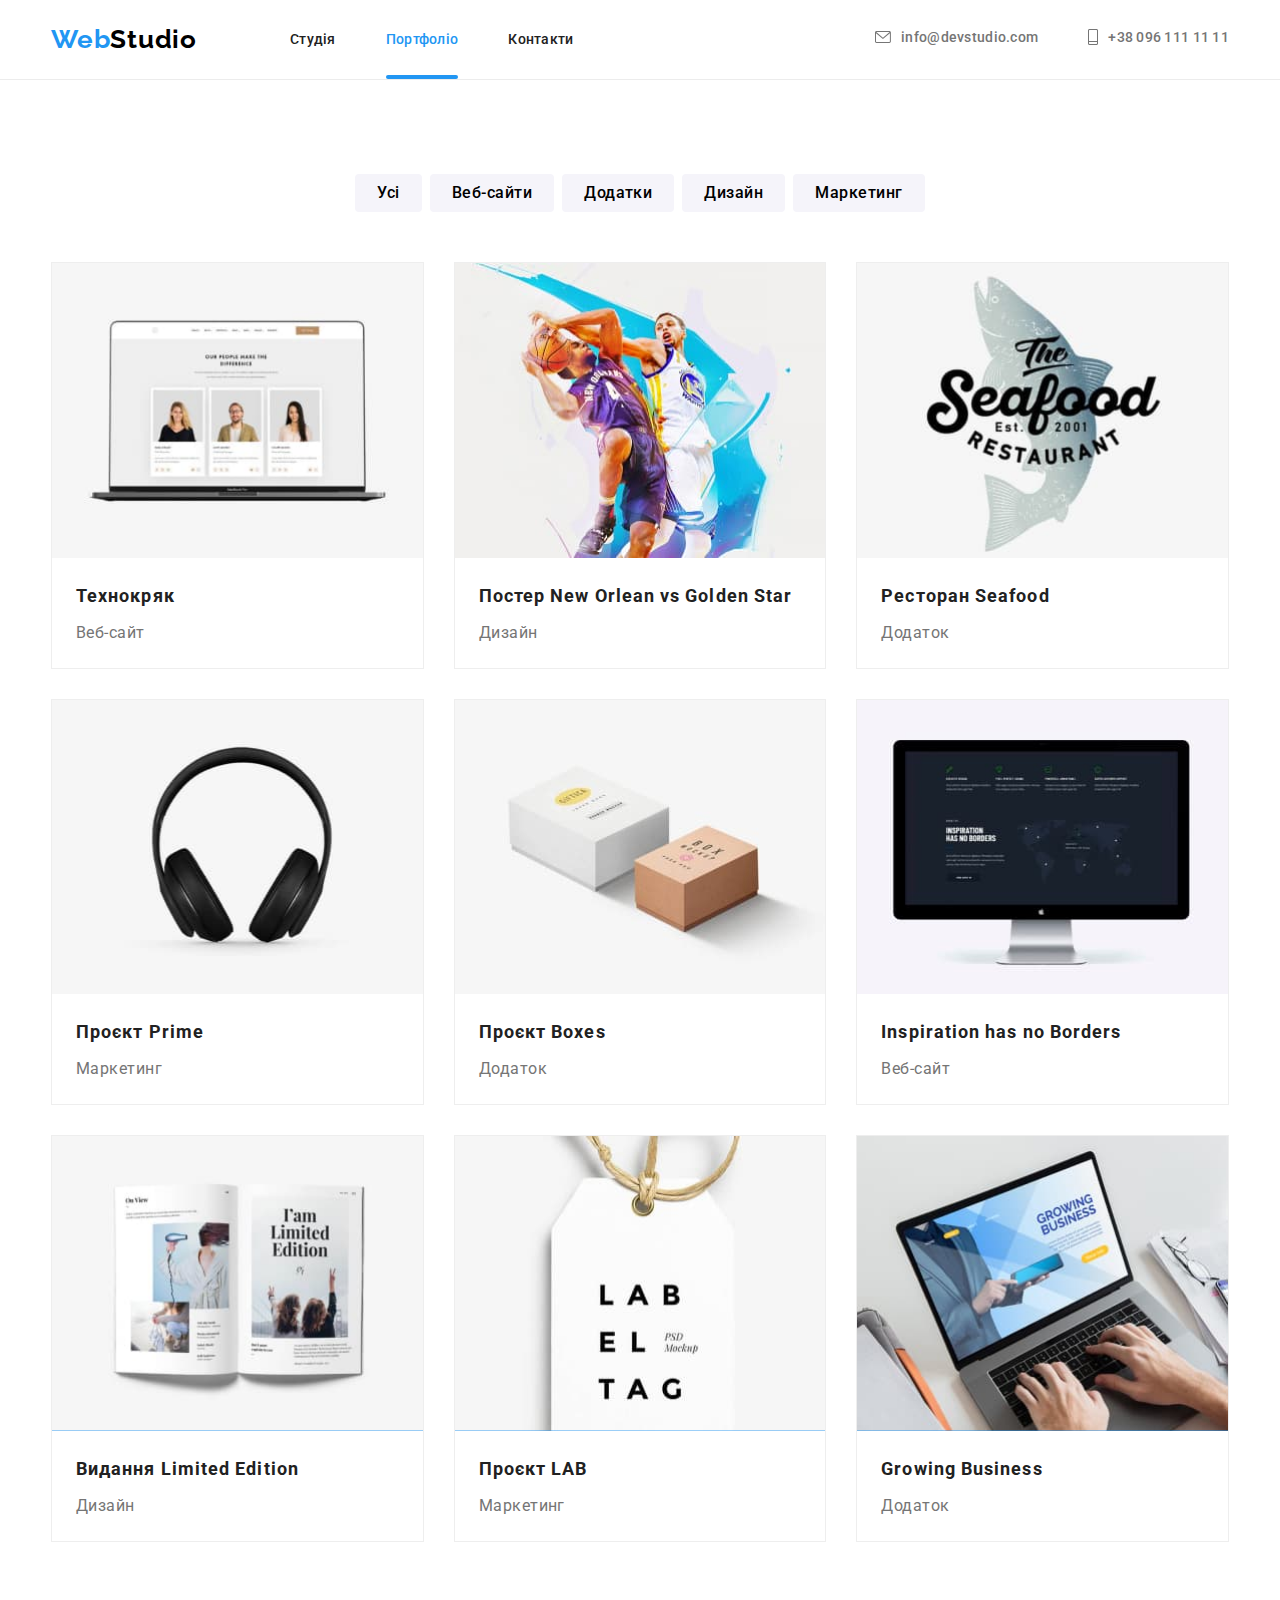
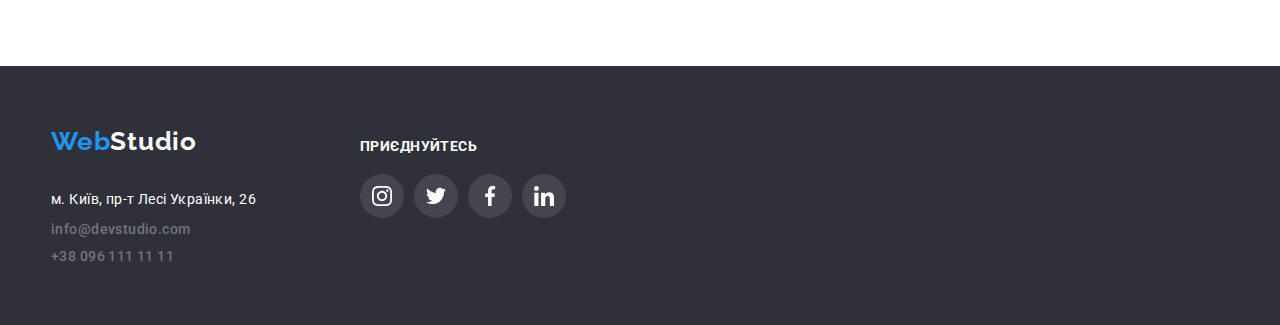
==== portfolio.html @ b7e8bc09 "init commit" ====
<!DOCTYPE html>
<html lang="en">
  <head>
    <meta charset="UTF-8" />
    <meta http-equiv="X-UA-Compatible" content="IE=edge" />
    <meta name="viewport" content="width=device-width, initial-scale=1.0" />
    <link
      rel="stylesheet"
      href="https://cdnjs.cloudflare.com/ajax/libs/modern-normalize/1.1.0/modern-normalize.css"
    />
    <link rel="stylesheet" href="./css/style.css" />
    <link rel="preconnect" href="https://fonts.googleapis.com" />
    <link rel="preconnect" href="https://fonts.gstatic.com" crossorigin />
    <link
      href="https://fonts.googleapis.com/css2?family=Raleway:wght@700&family=Roboto:wght@400;500;700;900&display=swap"
      rel="stylesheet"
    />
    <title>WebStudio</title>
  </head>
  <body>
    <header>
      <div class="container header-flex">
        <a class="logo link" href="/"
          ><span class="logo-blue">Web</span>Studio</a
        >
        <nav>
          <ul class="list header-list">
            <li>
              <a class="link header-list-link" href="./index.html">Студія</a>
            </li>
            <li>
              <a
                class="link header-active-link header-list-link"
                href="./portfolio.html"
                >Портфоліо</a
              >
            </li>
            <li><a class="link header-list-link" href="#">Контакти</a></li>
          </ul>
        </nav>
        <ul class="list header-contact">
          <li class="header-icon">
            <a
              class="link header-list-link contacts"
              href="mailto:info@devstudio.com"
            >
              <svg width="16" height="12px">
                <use href="./images/icons.svg#icon-envelope"></use>
              </svg>
              info@devstudio.com
            </a>
          </li>
          <li class="header-icon">
            <a class="link header-list-link contacts" href="tel:+380961111111">
              <svg width="10" height="16px">
                <use href="./images/icons.svg#icon-vector"></use>
              </svg>
              +38 096 111 11 11
            </a>
          </li>
        </ul>
      </div>
    </header>
    <main>
      <section class="section">
        <div class="container">
          <ul class="list button-flex">
            <li><button class="projects" type="button">Усі</button></li>
            <li><button class="projects" type="button">Веб-сайти</button></li>
            <li><button class="projects" type="button">Додатки</button></li>
            <li><button class="projects" type="button">Дизайн</button></li>
            <li><button class="projects" type="button">Маркетинг</button></li>
          </ul>
          <ul class="list work-flex">
            <li class="item">
              <div class="img-wrapper">
                <img
                  src="./images/web-site-texnokrik.jpg"
                  alt="Технокряк"
                  width="370"
                />
                <div class="work-description">
                  Ресурс пропонує комплексні пропозиції з різним рівнем
                  функціоналу та сервісів. Все це дозволить відвідувачу отримати
                  вичерпні відомості про компанію чи приватну особу.
                </div>
              </div>
              <h2 class="projects-name">Технокряк</h2>
              <p class="projects-work">Веб-сайт</p>
            </li>
            <li class="item">
              <div class="img-wrapper">
                <img
                  src="./images/design-new-orlean-vs-golden-star.jpg"
                  alt="Постер New Orlean vs Golden Star"
                  width="370"
                />
                <div class="work-description">
                  Ресурс пропонує комплексні пропозиції з різним рівнем
                  функціоналу та сервісів. Все це дозволить відвідувачу отримати
                  вичерпні відомості про компанію чи приватну особу.
                </div>
              </div>
              <h2 class="projects-name">Постер New Orlean vs Golden Star</h2>
              <p class="projects-work">Дизайн</p>
            </li>
            <li class="item">
              <div class="img-wrapper">
                <img
                  src="./images/addition-seafood-restaurant.jpg"
                  alt="Ресторан Seafood"
                  width="370"
                />
                <div class="work-description">
                  Ресурс пропонує комплексні пропозиції з різним рівнем
                  функціоналу та сервісів. Все це дозволить відвідувачу отримати
                  вичерпні відомості про компанію чи приватну особу.
                </div>
              </div>
              <h2 class="projects-name">Ресторан Seafood</h2>
              <p class="projects-work">Додаток</p>
            </li>
            <li class="item">
              <div class="img-wrapper">
                <img
                  src="./images/marketing-project-prime.jpg"
                  alt="Проєкт Prime"
                  width="370"
                />
                <div class="work-description">
                  Ресурс пропонує комплексні пропозиції з різним рівнем
                  функціоналу та сервісів. Все це дозволить відвідувачу отримати
                  вичерпні відомості про компанію чи приватну особу.
                </div>
              </div>
              <h2 class="projects-name">Проєкт Prime</h2>
              <p class="projects-work">Маркетинг</p>
            </li>
            <li class="item">
              <div class="img-wrapper">
                <img
                  src="./images/addition-project-boxes.jpg"
                  alt="Проєкт Boxes"
                  width="370"
                />
                <div class="work-description">
                  Ресурс пропонує комплексні пропозиції з різним рівнем
                  функціоналу та сервісів. Все це дозволить відвідувачу отримати
                  вичерпні відомості про компанію чи приватну особу.
                </div>
              </div>
              <h2 class="projects-name">Проєкт Boxes</h2>
              <p class="projects-work">Додаток</p>
            </li>
            <li class="item">
              <div class="img-wrapper">
                <img
                  src="./images/web-site-inspiration-has-no-borders.jpg"
                  alt="Inspiration has no Borders"
                  width="370"
                />
                <div class="work-description">
                  Ресурс пропонує комплексні пропозиції з різним рівнем
                  функціоналу та сервісів. Все це дозволить відвідувачу отримати
                  вичерпні відомості про компанію чи приватну особу.
                </div>
              </div>
              <h2 class="projects-name">Inspiration has no Borders</h2>
              <p class="projects-work">Веб-сайт</p>
            </li>
            <li class="item">
              <div class="img-wrapper">
                <img
                  src="./images/design-edition-limited-edition.jpg"
                  alt="Видання Limited Edition"
                  width="370"
                />
                <div class="work-description">
                  Ресурс пропонує комплексні пропозиції з різним рівнем
                  функціоналу та сервісів. Все це дозволить відвідувачу отримати
                  вичерпні відомості про компанію чи приватну особу.
                </div>
              </div>
              <h2 class="projects-name">Видання Limited Edition</h2>
              <p class="projects-work">Дизайн</p>
            </li>
            <li class="item">
              <div class="img-wrapper">
                <img
                  src="./images/marketing-project-lab.jpg"
                  alt="Проєкт LAB"
                  width="370"
                />
                <div class="work-description">
                  Ресурс пропонує комплексні пропозиції з різним рівнем
                  функціоналу та сервісів. Все це дозволить відвідувачу отримати
                  вичерпні відомості про компанію чи приватну особу.
                </div>
              </div>
              <h2 class="projects-name">Проєкт LAB</h2>
              <p class="projects-work">Маркетинг</p>
            </li>
            <li class="item">
              <div class="img-wrapper">
                <img
                  src="./images/addition-growing-business.jpg"
                  alt="Growing Business"
                  width="370"
                />
                <div class="work-description">
                  Ресурс пропонує комплексні пропозиції з різним рівнем
                  функціоналу та сервісів. Все це дозволить відвідувачу отримати
                  вичерпні відомості про компанію чи приватну особу.
                </div>
              </div>
              <h2 class="projects-name">Growing Business</h2>
              <p class="projects-work">Додаток</p>
            </li>
          </ul>
        </div>
      </section>
    </main>
    <footer>
      <div class="container flex-botom">
        <div class="wrapper-bottom">
          <a class="logo link no-blaсk-logo" href="/"
            ><span class="logo-blue">Web</span>Studio</a
          >
          <address class="no-incline">
            <ul class="list">
              <li>
                <a
                  class="map"
                  target="_blank"
                  rel="noopener noreferrer nofollow"
                  href="https://goo.gl/maps/KYdNu7RqpGxBvXXn9"
                  >м. Київ, пр-т Лесі Українки, 26</a
                >
              </li>
              <li>
                <a class="link contacts-footer" href="mailto:info@devstudio.com"
                  >info@devstudio.com</a
                >
              </li>
              <li>
                <a class="link contacts-footer" href="tel:+380961111111"
                  >+38 096 111 11 11</a
                >
              </li>
            </ul>
          </address>
        </div>
        <div>
          <p class="bottom-text">приєднуйтесь</p>
          <ul class="list bottom-list">
            <li class="bottom-icons">
              <a href="">
                <svg class="bottom-social-icon" width="20" height="20">
                  <use href="./images/icons.svg#icon-instagram"></use>
                </svg>
              </a>
            </li>
            <li class="bottom-icons">
              <a href="">
                <svg class="bottom-social-icon" width="20" height="20">
                  <use href="./images/icons.svg#icon-twitter"></use>
                </svg>
              </a>
            </li>
            <li class="bottom-icons">
              <a href="">
                <svg class="bottom-social-icon" width="20" height="20">
                  <use href="./images/icons.svg#icon-facebook"></use>
                </svg>
              </a>
            </li>
            <li class="bottom-icons">
              <a href="">
                <svg class="bottom-social-icon" width="20" height="20">
                  <use href="./images/icons.svg#icon-linkedin"></use>
                </svg>
              </a>
            </li>
          </ul>
        </div>
      </div>
    </footer>
  </body>
</html>
---- css/style.css ----
body {
    font-family: 'Roboto', sans-serif;
    color: var(--text-color);
    margin: 0;
    padding: 0;
    background-color: var(--main-color);
}

ul,
p,
h1,
h2,
h3,
h4 {
    margin: 0;
    padding: 0;
}

:root {
    --main-color: #FFFFFF;
    --active-color: #2196F3;
    --contact-color: #757575;
    --text-color: #212121;
    --order-color: #2F303A;
    --logo-color: #000000;
    --projects-color: #F5F4FA;
    --button-hover: #188CE8;
    --icons-color: #AFB1B8;
    --divider-color: #ECECEC;
}

.link {
    text-decoration: none;
}

.header-active-link {
    color: var(--active-color);
    position: relative;
    padding: 32px 0;
}

.header-active-link::after {
    content: '';
    height: 4px;
    background-color: var(--active-color);
    position: absolute;
    bottom: 0;
    left: 0;
    right: 0;
    border-radius: 2px;
}

.list {
    list-style: none;
}

.order-effective {
    font-weight: 900;
    font-size: 44px;
    line-height: calc(60 / 44);
    text-transform: uppercase;
    color: var(--main-color);
    letter-spacing: 0.06em;
}

.section.order {
    max-width: 1600px;
    background-image: linear-gradient(rgba(47, 48, 58, 0.4), rgba(47, 48, 58, 0.4)), url(../images/teams.png);
    /* background-image: url(../images/teams.png), linear-gradient(rgba(47, 48, 58, 0.4),rgba(47, 48, 58, 0.4)); */
    text-align: center;
    padding-bottom: 200px;
    padding-top: 200px;
}

section.order {
    margin: 0 auto;
}

.header-list-link {
    color: var(--text-color);
    font-family: 'Roboto';
    font-style: normal;
    font-weight: 500;
    font-size: 14px;
    line-height: calc(16 / 14);
    letter-spacing: 0.02em;
    transition: color 250ms cubic-bezier(0.4, 0, 0.2, 1);
}

.header-active-link {
    color: var(--active-color);
}

.logo {
    font-family: 'Raleway';
    font-weight: 700;
    font-size: 26px;
    line-height: calc(31 / 26);
    letter-spacing: 0.03em;
    color: var(--logo-color);
    margin-right: 93px;
}

.logo-blue {
    color: var(--active-color);
}

.contacts {
    color: var(--contact-color);
    font-weight: 500;
    font-size: 14px;
    line-height: calc(16/14);
    letter-spacing: 0.02em;
    display: inline-flex;
    align-items: center;
    transition: color 250ms cubic-bezier(0.4, 0, 0.2, 1);
}

.no-incline {
    font-style: normal;
}

.no-incline a:focus {
    color: var(--active-color);
}

.map {
    text-decoration: none;
    font-size: 14px;
    line-height: calc(24/14);
    color: var(--main-color);
    letter-spacing: 0.03em;
    transition: color 250ms cubic-bezier(0.4, 0, 0.2, 1);
}

.map:hover {
    color: var(--active-color);
}

footer {
    background-color: var(--order-color);
}

.contacts:hover {
    color: var(--active-color);
}

.order-button {
    background-color: var(--active-color);
    color: var(--main-color);
    font-family: 'Roboto';
    font-weight: 700;
    font-size: 16px;
    line-height: calc(30 / 16);
    letter-spacing: 0.06em;
    cursor: pointer;
    border: none;
    margin-top: 30px;
    padding: 10px 32px;
    box-shadow: 0px 4px 4px rgba(0, 0, 0, 0.15);
    border-radius: 4px;
    transition: background-color 250ms cubic-bezier(0.4, 0, 0.2, 1);
}

.order-button:hover {
    background-color: var(--button-hover);
}

.contacts-footer {
    color: var(--contact-color);
    font-weight: 500;
    font-size: 14px;
    line-height: calc(16/14);
    letter-spacing: 0.03em;
    transition: color 250ms cubic-bezier(0.4, 0, 0.2, 1);
}

.contacts-footer:hover {
    color: var(--active-color);
}

.skills {
    font-weight: 700;
    font-size: 14px;
    line-height: calc(16 / 14);
    letter-spacing: 0.03em;
    text-transform: uppercase;
    margin-bottom: 10px;
}

.skills-description {
    font-size: 14px;
    line-height: calc(24 / 14);
    letter-spacing: 0.03em;
    color: var(--contact-color);
}

.what-to-do {
    font-weight: 700;
    font-size: 36px;
    line-height: calc(42 / 36);
    letter-spacing: 0.03em;
}

.team {
    font-weight: 700;
    font-size: 36px;
    line-height: calc(42 / 36);
    letter-spacing: 0.03em;
    background-color: var(--projects-color);
}

.name-team {
    font-weight: 500;
    font-size: 16px;
    line-height: calc(19 / 16);
    letter-spacing: 0.03em;
}

.profession-team {
    font-weight: 400;
    font-size: 16px;
    line-height: calc(19 / 16);
    letter-spacing: 0.03em;
    color: var(--contact-color);
}

.projects {
    cursor: pointer;
    border: none;
    background-color: var(--projects-color);
    font-weight: 500;
    font-size: 16px;
    line-height: calc(26 / 16);
    letter-spacing: 0.03em;
    font-family: 'Roboto';
    font-weight: 500;
    font-size: 16px;
    line-height: calc(26 / 16);
    padding: 6px 22px;
    border-radius: 4px;
    transition: box-shadow 250ms cubic-bezier(0.4, 0, 0.2, 1), color 250ms cubic-bezier(0.4, 0, 0.2, 1), background-color 250ms cubic-bezier(0.4, 0, 0.2, 1);
}

.button-flex li:not(:first-child) {
    margin-left: 8px;
}

.projects:hover {
    background-color: var(--active-color);
    color: var(--main-color);
    border: none;
    box-shadow: 0px 3px 1px rgba(0, 0, 0, 0.1), 0px 1px 2px rgba(0, 0, 0, 0.08), 0px 2px 2px rgba(0, 0, 0, 0.12);
}

.projects:focus {
    background-color: var(--active-color);
    color: var(--main-color);
}

.projects-name {
    font-weight: 700;
    font-size: 18px;
    line-height: calc(36 / 18);
    letter-spacing: 0.06em;
}

.projects-work {
    font-size: 16px;
    line-height: calc(30 / 16);
    letter-spacing: 0.03em;
    color: var(--contact-color);
}

.no-blaсk-logo {
    color: var(--main-color);
}

.tetle-text-order {
    text-align: center;
    max-width: 696px;
    margin: 0 auto;
}

.header-flex {
    display: flex;
    align-items: center;
}

.header-list {
    display: flex;
}

.header-list-link:hover,
.header-list-link:focus {
    color: var(--active-color);
}

.header-contact {
    display: flex;
    margin-left: auto;
}

.header-contact>li:first-child {
    margin-right: 50px;
}

.container {
    max-width: 1200px;
    margin: 0 auto;
    padding: 0 11px;
}

.header-list>li:not(:last-child) {
    margin-right: 50px;
}

header {
    padding: 24px 0;
}

.features-flex {
    display: flex;
    margin-bottom: 118px;
    margin-left: -30px;
}

.features-flex .features-element {
    flex-basis: calc((100% - 90px) / 4);
    margin-left: 30px;
}

.what-to-do-flex {
    display: flex;
    margin-top: 50px;
    margin-left: -30px;
}

.what-to-do-flex .item {
    flex-basis: calc((100% - 60px) / 3);
    margin-left: 30px;
}

.tetle-text-what {
    text-align: center;
}

.tetle-text-team {
    text-align: center;
    margin-bottom: 50px;
}

.team-flex {
    display: flex;
    text-align: center;

    margin-left: -30px;
}

.team-flex-item {
    margin-left: 30px;
    flex-basis: calc((100% - 90px) / 4);
    border-radius: 0px 0px 4px 4px;
    box-shadow: 0px 1px 3px rgba(0, 0, 0, 0.12), 0px 1px 1px rgba(0, 0, 0, 0.14), 0px 2px 1px rgba(0, 0, 0, 0.2);
}

.team-flex-item>img {
    width: 100%;
}

.team-flex>li {
    background-color: var(--main-color);
}

.team-flex h3 {
    margin-top: 30px;
    margin-bottom: 10px;
}

footer {
    padding: 60px 0;
}

address {
    margin-top: 30px;
}

.no-incline li:not(:first-child) {
    margin-top: 9px;
}

.button-flex {
    display: flex;
    justify-content: center;
    margin-bottom: 50px;
}

.work-flex {
    display: flex;
    flex-wrap: wrap;
    margin-left: -30px;
}

.work-flex .item {
    flex-basis: calc((100% - 90px) / 3);
    margin-left: 30px;
    transition: box-shadow 250ms cubic-bezier(0.4, 0, 0.2, 1);
}

.work-flex .item:hover {
    box-shadow: 0px 1px 1px rgba(0, 0, 0, 0.12), 0px 4px 4px rgba(0, 0, 0, 0.06), 1px 4px 6px rgba(0, 0, 0, 0.16);
}

.item img {
    width: 100%;
}

.work-flex li {
    border: 1px solid #EEEEEE;
    margin-bottom: 30px;
    cursor: pointer;
}

.work-flex h2 {
    margin-left: 24px;
    margin-top: 20px;

}

.work-flex p {
    margin-left: 24px;
    margin-bottom: 20px;
    margin-top: 4px;
}

.section {
    padding-top: 94px;
    padding-bottom: 94px;
}

.team-icons a {
    width: 44px;
    height: 44px;
    display: inline-block;
    margin-right: 10px;
    border-radius: 50%;
    background-color: var(--main-color);
    color: var(--icons-color);
    transition: color 250ms cubic-bezier(0.4, 0, 0.2, 1),background-color 250ms cubic-bezier(0.4, 0, 0.2, 1);
}

.team-icons a:hover {
    background-color: var(--active-color);
    color: var(--main-color);
}

.team-icons a:focus {
    background-color: var(--active-color);
    color: var(--main-color);
}

.team-icons a svg {
    fill: currentColor;
}

.team-icons:last-child {
    margin-right: 0;
}

.flex-icons {
    display: flex;
    justify-content: center;
    margin-top: 16px;
    margin-bottom: 30px;
}

.social-icon {
    fill: var(--icons-color);
}

.wrapper-icon {
    display: flex;
    justify-items: center;
    justify-content: center;
    background-color: var(--projects-color);
    height: 120px;
    max-width: 270px;
    margin-bottom: 30px;
    border-radius: 4px;
}

.lean-clients {
    font-weight: 700;
    font-size: 36px;
    line-height: calc(42 / 36);
    text-align: center;
    letter-spacing: 0.03em;
    margin-bottom: 50px;
}

.clients-wrapper {
    display: flex;
    margin-left: -30px;
}

.element-icon {
    width: 170px;
    height: 92px;
    flex-basis: calc((100% - 150px) / 6);
    margin-left: 30px;
}

.element-icon a svg {
    fill: var(--icons-color);
    transition: fill 250ms cubic-bezier(0.4, 0, 0.2, 1);
}

.element-icon a:hover,
.element-icon a:focus {
    border: 1px solid var(--active-color);
}

.element-icon a:hover svg,
.element-icon a:focus svg {
    fill: var(--active-color);
}

.element-icon a {
    width: 100%;
    height: 100%;
    display: flex;
    justify-content: center;
    align-items: center;
    border: 1px solid var(--icons-color);
    border-radius: 4px;
    transition: border-color 250ms cubic-bezier(0.4, 0, 0.2, 1);
}

.flex-botom {
    display: flex;
}

.bottom-icons {
    width: 44px;
    height: 44px;
    margin-right: 10px;
    border-radius: 50%;
    display: flex;
    justify-content: center;
    align-items: center;
    background-color: rgba(255, 255, 255, 0.1);
    transition: background-color 250ms cubic-bezier(0.4, 0, 0.2, 1);
}

.bottom-icons a {
    width: 100%;
    height: 100%;
    display: flex;
    align-items: center;
    justify-content: center;
    border-radius: 50%;
}

.bottom-icons a:focus {
    background-color: var(--active-color);

}

.bottom-icons svg {
    fill: var(--main-color);
    transition: fill 250ms cubic-bezier(0.4, 0, 0.2, 1);
}

.bottom-list {
    display: flex;
    margin-top: 20px;
}

.bottom-icons:hover {
    background-color: var(--active-color);
}

.bottom-icons:hover svg {
    fill: var(--main-color);
}

.wrapper-bottom {
    margin-right: 70px;
}

.bottom-text {
    font-weight: 700;
    font-size: 14px;
    line-height: calc(16/14);
    letter-spacing: 0.03em;
    text-transform: uppercase;
    color: var(--main-color);
    margin-top: 12px;
}

.header-icon:hover .header-list-link {
    color: var(--button-hover);
}

.contacts svg {
    fill: currentColor;
    margin-right: 10px;
    cursor: pointer;
}

/* leason 5 */
.img-wrapper img {
    display: block;
}

.work-flex .img-wrapper {
    position: relative;
    overflow: hidden;
}

.work-description {
    background-color: var(--active-color);
    position: absolute;
    bottom: 0;
    height: 100%;
    color: var(--main-color);
    display: flex;
    justify-content: center;
    align-items: center;
    font-weight: 400;
    font-size: 18px;
    line-height: calc(28 / 18);
    letter-spacing: 0.03em;
    transform: translateY(100%);
    padding: 24px;
    opacity: 90%;
    transition: transform 250ms cubic-bezier(0.4, 0, 0.2, 1);
}

.work-flex .item:hover .work-description {
    transform: translateY(0);
}

header {
    height: 80px;
    border-bottom: 1px solid var(--divider-color);
}

/* modal window */
.backdrop.is-hidden {
    visibility: hidden;
    opacity: 0;
    pointer-events: none;
}

.backdrop {
    position: fixed;
    top: 0;
    left: 0;
    width: 100%;
    height: 100%;
    opacity: 1;
    visibility: visible;
    transition: opacity 250ms cubic-bezier(0.4, 0, 0.2, 1), visibility 250ms cubic-bezier(0.4, 0, 0.2, 1);
    background: rgba(0, 0, 0, 0.2);
    display: flex;
    justify-content: center;
    align-items: center;
}

.modal {
    width: 528px;
    max-height: 581px;
    height: 100%;
    background: #FFFFFF;
    box-shadow: 0px 1px 3px rgba(0, 0, 0, 0.12), 0px 1px 1px rgba(0, 0, 0, 0.14), 0px 2px 1px rgba(0, 0, 0, 0.2);
    border-radius: 4px;
    margin: 0 auto;
    position: relative;
}

.modal-close {
    position: absolute;
    cursor: pointer;
    top: 8px;
    right: 8px;
    background: transparent;
    border: none;
    padding: 0;
    fill: none;
}

.modal-close:hover svg {
    transition: transform 250ms cubic-bezier(0.4, 0, 0.2, 1);
    fill: var(--icons-color);
}



.what-absolute {
    position: absolute;
    height: 70px;
    width: 100%;
    bottom: 0;
    display: flex;
    justify-content: center;
    align-items: center;
    color: var(--main-color);
    text-transform: uppercase;
    font-weight: 700;
    font-size: 14px;
    line-height: calc(16/14);
    background: rgba(47, 48, 58, 0.8);
}

.what-relative {
    position: relative;
}
.what-relative img {
    display: block;
}
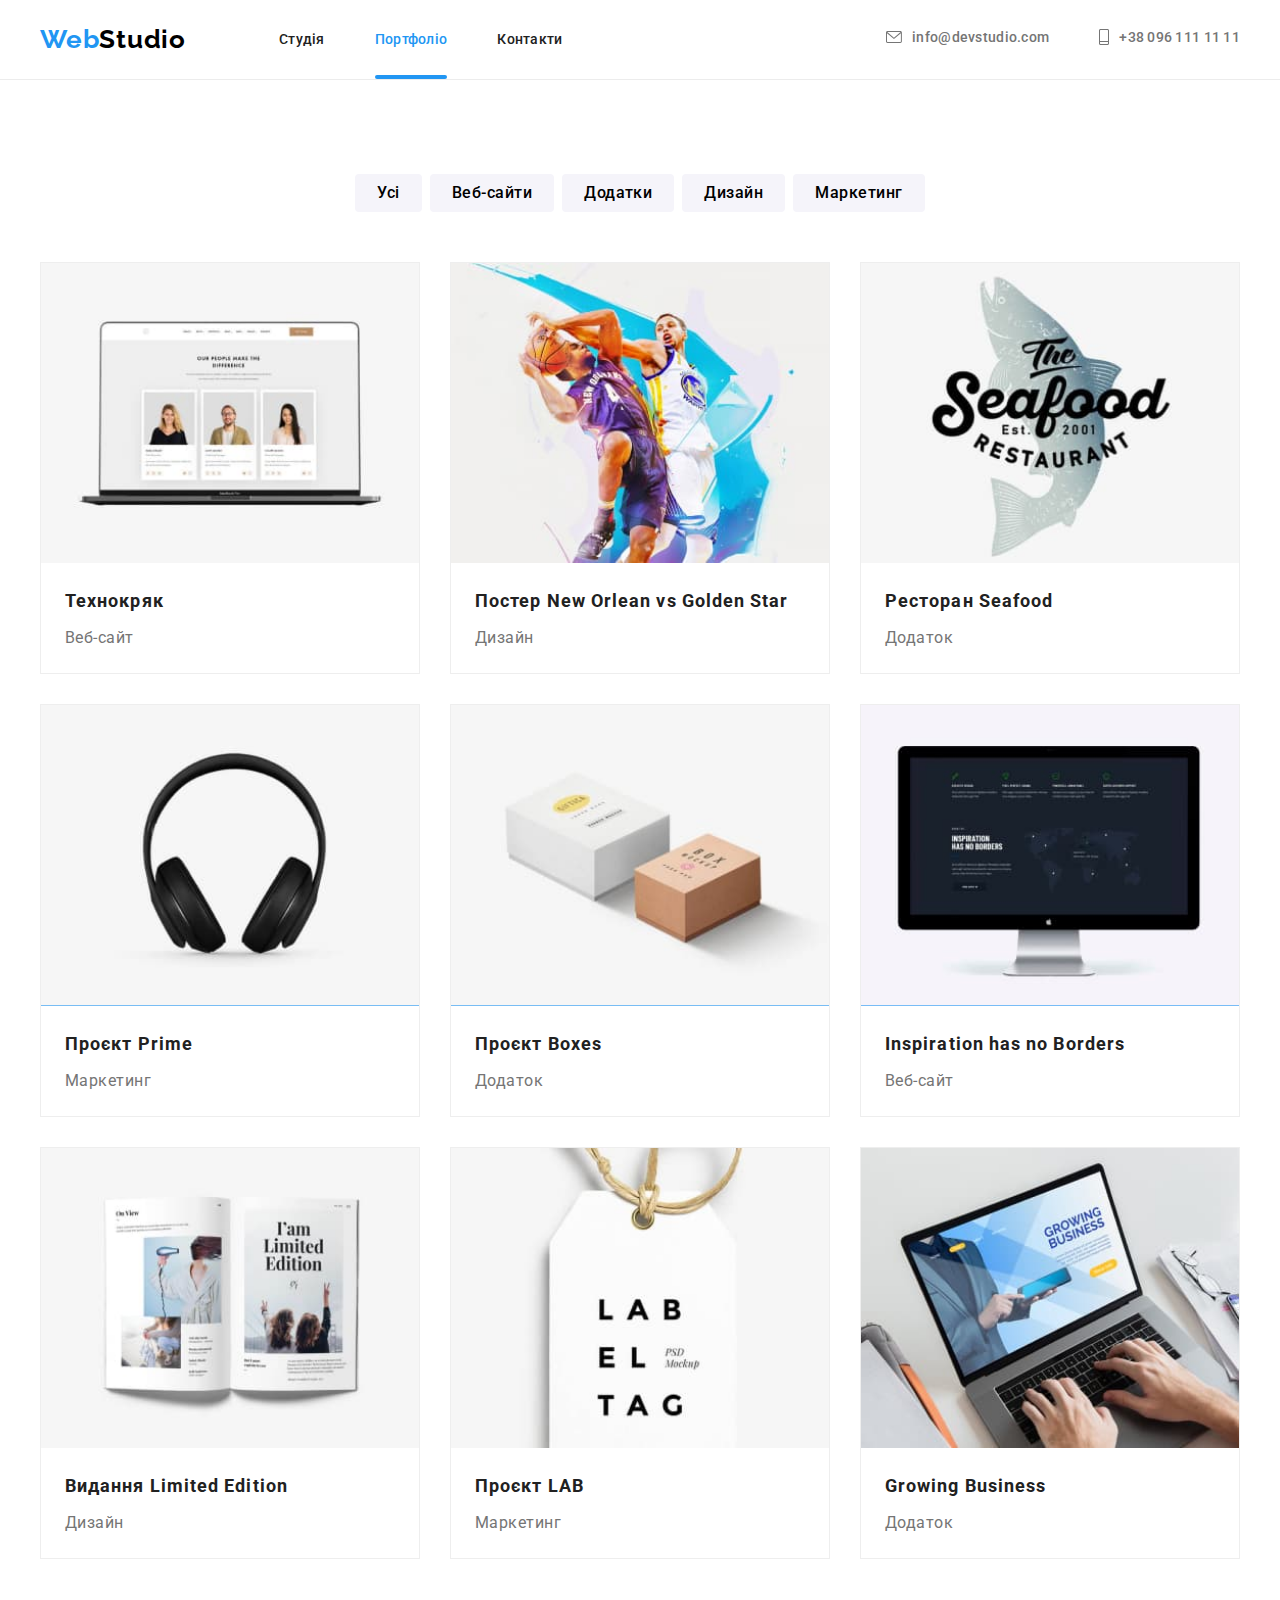
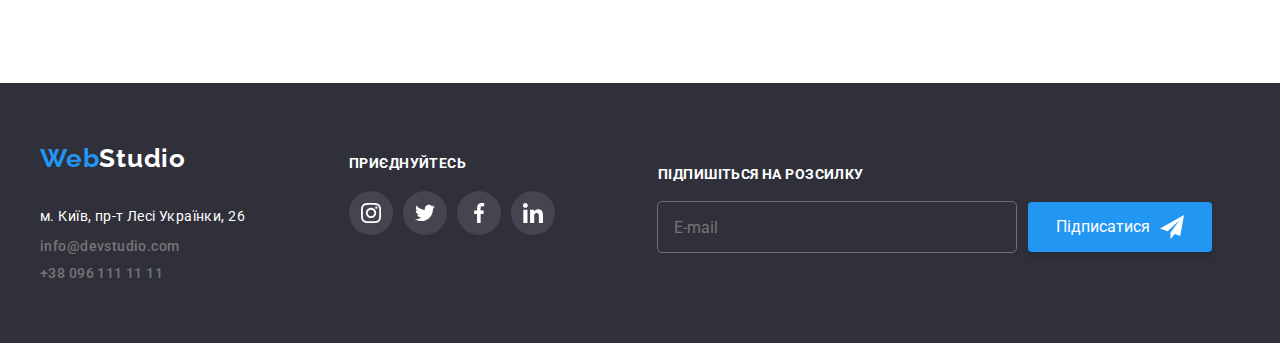
==== commit ed3affff: "added homework 6" ====
--- a/portfolio.html
+++ b/portfolio.html
@@ -283,6 +283,23 @@
             </li>
           </ul>
         </div>
+        <div class="wrapper-form">
+          <p class="form-text-footer">Підпишіться на розсилку</p>
+          <div class="form-footer">
+            <input
+              type="text"
+              name="input-footer"
+              class="input-footer"
+              placeholder="E-mail"
+            />
+            <button class="button-footer" type="button">
+              Підписатися
+              <svg width="24" height="24">
+                <use href="./images/icons.svg#icon-send"></use>
+              </svg>
+            </button>
+          </div>
+        </div>
       </div>
     </footer>
   </body>
--- a/css/style.css
+++ b/css/style.css
@@ -67,14 +67,14 @@
     max-width: 1600px;
     background-image: linear-gradient(rgba(47, 48, 58, 0.4), rgba(47, 48, 58, 0.4)), url(../images/teams.png);
     /* background-image: url(../images/teams.png), linear-gradient(rgba(47, 48, 58, 0.4),rgba(47, 48, 58, 0.4)); */
-    text-align: center;
+    /* text-align: center; */
     padding-bottom: 200px;
     padding-top: 200px;
 }
 
-section.order {
+/* section.order {
     margin: 0 auto;
-}
+} */
 
 .header-list-link {
     color: var(--text-color);
@@ -155,11 +155,12 @@
     letter-spacing: 0.06em;
     cursor: pointer;
     border: none;
-    margin-top: 30px;
     padding: 10px 32px;
     box-shadow: 0px 4px 4px rgba(0, 0, 0, 0.15);
     border-radius: 4px;
     transition: background-color 250ms cubic-bezier(0.4, 0, 0.2, 1);
+    margin: 30px auto 0;
+    display: block;
 }
 
 .order-button:hover {
@@ -308,7 +309,6 @@
 .container {
     max-width: 1200px;
     margin: 0 auto;
-    padding: 0 11px;
 }
 
 .header-list>li:not(:last-child) {
@@ -666,19 +666,27 @@
     display: flex;
     justify-content: center;
     align-items: center;
+    z-index: 1;
 }
 
 .modal {
     width: 528px;
-    max-height: 581px;
-    height: 100%;
     background: #FFFFFF;
     box-shadow: 0px 1px 3px rgba(0, 0, 0, 0.12), 0px 1px 1px rgba(0, 0, 0, 0.14), 0px 2px 1px rgba(0, 0, 0, 0.2);
     border-radius: 4px;
     margin: 0 auto;
     position: relative;
-}
-
+    padding: 40px;
+}
+
+.modal label {
+    display: inline-block;
+    margin-bottom: 4px;
+    color: var(--contact-color);
+    font-size: 12px;
+    line-height: 14px;
+    letter-spacing: 0.01em;
+}
 .modal-close {
     position: absolute;
     cursor: pointer;
@@ -687,12 +695,16 @@
     background: transparent;
     border: none;
     padding: 0;
-    fill: none;
+    /* fill: none; */
+}
+.modal-close svg {
+    border: 1px solid rgba(0, 0, 0, 0.1);
+    border-radius: 50%;
 }
 
 .modal-close:hover svg {
     transition: transform 250ms cubic-bezier(0.4, 0, 0.2, 1);
-    fill: var(--icons-color);
+    fill: var(--active-color);
 }
 
 
@@ -712,11 +724,171 @@
     line-height: calc(16/14);
     background: rgba(47, 48, 58, 0.8);
 }
-
 .what-relative {
     position: relative;
 }
 .what-relative img {
     display: block;
 }
-
+.modal-input {
+    width: 100%;
+    height: 40px;
+    border: 1px solid rgba(33, 33, 33, 0.2);
+    border-radius: 4px;
+    cursor: pointer;
+    padding-left: 45px;
+}
+.modal-input:focus {
+    outline: 1px solid var(--active-color);
+
+
+}
+.form-button {
+    width: 100%;
+    max-width: 200px;
+    height: 50px;
+    font-weight: 700;
+    font-size: 16px;
+    line-height: calc(30/16);
+    background: var(--active-color);
+    box-shadow: 0px 4px 4px rgba(0, 0, 0, 0.15);
+    border-radius: 4px;
+    color: var(--main-color);
+    border: none;
+    cursor: pointer;
+    letter-spacing: 0.06em;
+    display: block;
+    margin: 0 auto;
+}
+.title-form {
+    color: var(--text-color);
+    font-weight: 700;
+    font-size: 20px;
+    line-height: calc(23/20);
+    text-align: center;
+    letter-spacing: 0.03em;
+    margin-bottom: 12px;
+}
+.modal-textarea {
+    resize: none;
+    height: 120px;
+    padding: 12px 16px;
+
+
+}
+/* .modal-textarea::placeholder {
+    font-size: 11px;
+    color: rebeccapurple;
+    padding: 20px;
+} */
+
+.input-wrapper {
+    position: relative; 
+}
+.input-wrapper {
+    margin-bottom: 10px;
+}
+.input-icon {
+    position: absolute;
+    left: 15px;
+    top: 50%;
+    transform: translateY(-50%);
+}
+.modal-input:focus + .input-icon {
+    transition: transform 250ms cubic-bezier(0.4, 0, 0.2, 1);
+    fill: var(--active-color);
+}
+.modal-textarea::placeholder {
+    color: rgba(117, 117, 117, 0.5);
+    font-size: 12px;
+    line-height: calc(14 / 12);
+    letter-spacing: 0.01em;
+    margin: 0 auto;
+} 
+.input-line label {
+    margin: 20px 0 30px;
+    font-size: 14px;
+    line-height: calc(24/14);
+    letter-spacing: 0.03em;
+    color: #757575;
+    display: flex;
+}
+.input-line {
+    text-align: center;
+}
+.input-line a {
+    color: var(--active-color);
+}
+.checkbox-agree {
+    display: flex;
+    align-items: center;
+    justify-content: center;
+    cursor: pointer;
+}
+.checkbox-agree::before {
+    display: flex;
+    margin-right: 8px;
+    content: " ";
+    width: 16px;
+    height: 15px;
+    border: 2px solid black;
+    border-radius: 2px;
+}
+.check-line {
+    margin: 10px 0;
+}
+.check-line input:checked + .checkbox-agree::before {
+    background-color: var(--active-color);
+    border: none;
+    background-image: url(../images/vector-form.svg);
+    background-repeat: no-repeat;
+    background-position: center;
+}   
+.input-check {
+    display: none;
+}
+.form-text-footer {
+    font-weight: 700;
+    font-size: 14px;
+    line-height: calc(16/14);
+    letter-spacing: 0.03em;
+    text-transform: uppercase;
+    color: var(--main-color);
+}
+.input-footer {
+    width: 358px;
+    height: 50px;
+    background-color: inherit;
+    border-radius: 4px;
+    outline: 1px solid rgba(255, 255, 255, 0.3);
+    border: none;
+    cursor: pointer;
+    padding: 15px 16px;
+    color: var(--main-color) ;
+}
+.wrapper-form {
+    margin-top: 23px;
+    margin-left: 93px;
+}
+.wrapper-form input:focus {
+    outline: 1px solid var(--button-hover);
+}
+.button-footer {
+    height: 50px;
+    margin-left: 12px;
+    background: #2196F3;
+    box-shadow: 0px 4px 4px rgba(0, 0, 0, 0.15);
+    border-radius: 4px;
+    border: none;
+    color: var(--main-color);
+    padding: 0px 28px;
+    display: inline-flex;
+    align-items: center;
+}
+.button-footer svg {
+    margin-left: 10px;
+}
+.form-footer {
+    display: flex;
+    margin-top: 20px;
+}